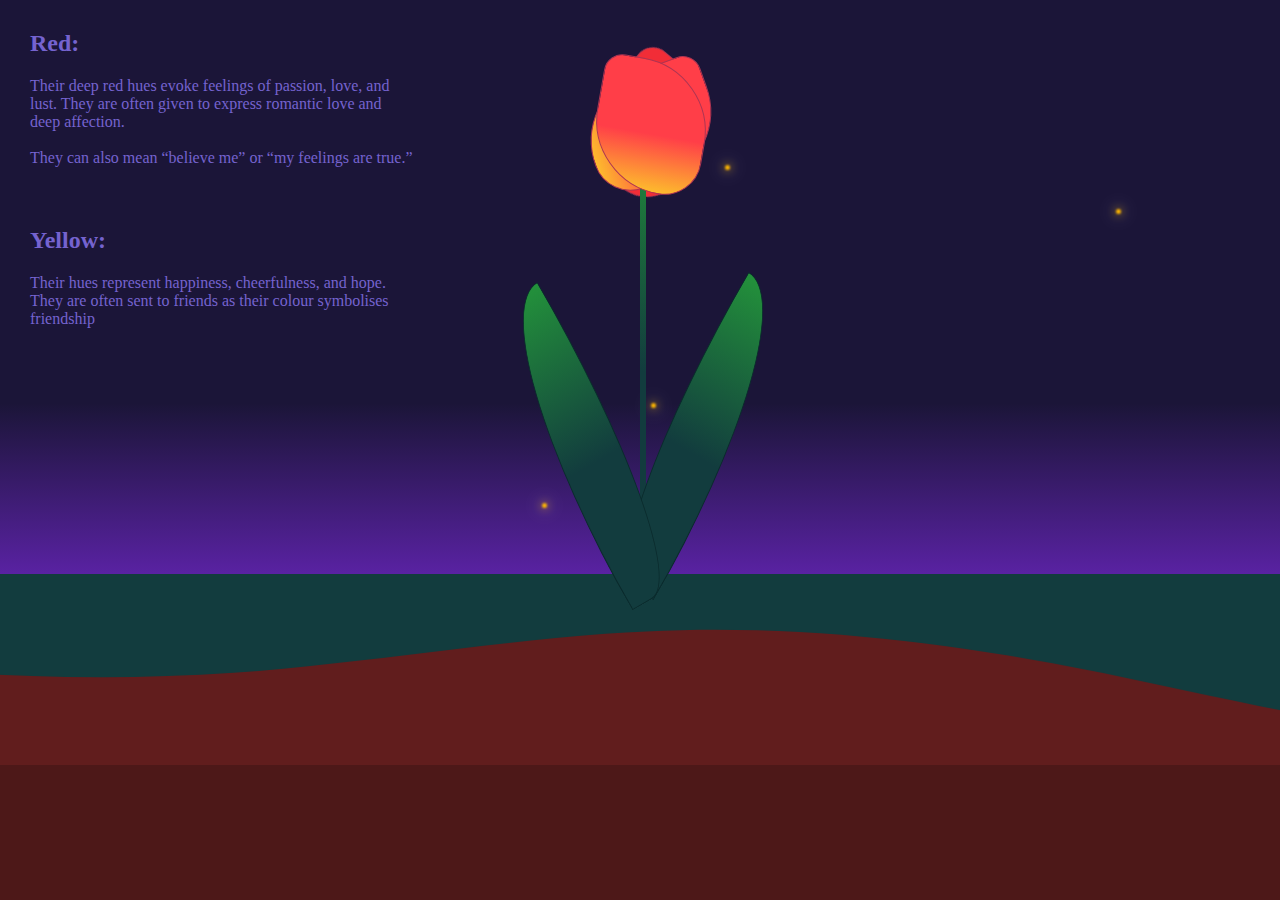
==== tulip/flor.html @ 8c5bea52 "a" ====
<!DOCTYPE html>
<html>

<head>
    <link rel="stylesheet" type="text/css" href="quehago.css">
    <script src="conmivida.js"></script>
</head>

<body>
    <div class="flower">
        <div class="petals">
            <div class="petal"></div>
            <div class="petal"></div>
            <div class="petal"></div>
        </div>
        <div class="petals">
            <div class="stem">
                <div class="leaf"></div>
                <div class="leaf"></div>
            </div>
        </div>
    </div>
    <div class="sky">
        <div class="txt-container">
            <h2>Red: </h2>
            <p>Their deep red hues evoke feelings of passion, love, and lust. They are often given to express romantic
                love and deep affection.
                <br><br>They can also mean “believe me” or “my feelings are true.”
            </p>
        </div>

        <div class="txt-container2">
            <h2>Yellow: </h2>
            <p>Their hues represent happiness, cheerfulness, and hope. They are often sent to friends as their colour symbolises friendship
            </p>
        </div>
    </div>


    <svg class="grass" xmlns="http://www.w3.org/2000/svg" viewBox="0 0 1440 320">
        <path fill="#123c3e" fill-opacity="1"
            d="M0,192L11.4,192C22.9,192,46,192,69,192C91.4,192,114,192,137,213.3C160,235,183,277,206,282.7C228.6,288,251,256,274,208C297.1,160,320,96,343,112C365.7,128,389,224,411,224C434.3,224,457,128,480,101.3C502.9,75,526,117,549,144C571.4,171,594,181,617,165.3C640,149,663,107,686,96C708.6,85,731,107,754,149.3C777.1,192,800,256,823,272C845.7,288,869,256,891,234.7C914.3,213,937,203,960,192C982.9,181,1006,171,1029,176C1051.4,181,1074,203,1097,224C1120,245,1143,267,1166,240C1188.6,213,1211,139,1234,96C1257.1,53,1280,43,1303,42.7C1325.7,43,1349,53,1371,96C1394.3,139,1417,213,1429,250.7L1440,288L1440,0L1428.6,0C1417.1,0,1394,0,1371,0C1348.6,0,1326,0,1303,0C1280,0,1257,0,1234,0C1211.4,0,1189,0,1166,0C1142.9,0,1120,0,1097,0C1074.3,0,1051,0,1029,0C1005.7,0,983,0,960,0C937.1,0,914,0,891,0C868.6,0,846,0,823,0C800,0,777,0,754,0C731.4,0,709,0,686,0C662.9,0,640,0,617,0C594.3,0,571,0,549,0C525.7,0,503,0,480,0C457.1,0,434,0,411,0C388.6,0,366,0,343,0C320,0,297,0,274,0C251.4,0,229,0,206,0C182.9,0,160,0,137,0C114.3,0,91,0,69,0C45.7,0,23,0,11,0L0,0Z">
        </path>
    </svg>


    <div id="bug" class="bug"></div>
    <div class="bottom">
        <div class="txt-container">
            <h1>dfgvegvrd</h1>
            <p> </p>
        </div>
    </div>

</body>

</html>
---- tulip/quehago.css ----
:root{
    --back-petals: #f12d37;
    --gradient: linear-gradient(0deg, rgba(253,187,45,1) 0%, rgb(255, 62, 72) 44%);
    --shape-sides: 100px 400px 200px 400px; 

    --flower-green: linear-gradient(0deg, #123c3e 44%, rgba(35,145,59,1) 100%); /*rgba(17,91,33,1)*/

    --sky: linear-gradient(0deg, rgb(142, 45, 253) 0%, #1b1538 44%);

    --fireflies: #ffb700;
}
*{
    margin: 0;
    padding: 0;
}

html, body{
    position: relative;
    overflow-x: hidden;
}

.sky{
    position: relative;
    background: var(--sky);
    height: 720px;
    background-repeat: no-repeat;
    z-index: 2;
}
.flower{
    width: 100%;
    height: 100%;
    display: flex;
    justify-content: center;
    position: relative;
    z-index: 4;
}

.petals{
    position: relative;
}

.petal{
    position: absolute;
    top: 60px;
    left: -45px;
    width: 110px;
    height: 130px;
    border-radius: var(--shape-sides);
    border: 1px solid rgb(173, 53, 83);
    background: var(--gradient);
}

.petal:nth-child(1){ /* Petal to the right */
    rotate: 70deg;
    z-index: 3;
    border-radius: var(--shape-sides);
}

.petal:nth-child(2){ /* back */
    rotate: 40deg;
    background: var(--back-petals);
}
.petal:nth-child(3){ /* front*/
    rotate: 10deg; 
    z-index: 3;
}

/* --------------------------- */
.stem{
    position: absolute;
    width: 6px;
    height: 450px;
    top: 120px;
    background: var(--flower-green);
}

.leaf{
    position: absolute;
    background: var(--flower-green);
    width: 80px;
    height: 330px;
    border-radius: 0% 100% 27% 73% / 0% 100% 0% 100% ;
    border: 1px solid #0b2b2d;
}
.leaf:nth-child(1){
    left: 20px;
    top: 150px;
    rotate: 30deg;
}
.leaf:nth-child(2){
    transform: scaleX(-1);
    right: 20px;
    top: 160px;
    rotate: -30deg;
}
/* --------------------------- */
.grass{
    position: absolute;
    bottom: 0;
    right: 0;
    z-index: 3;
    height: 25%;
    background: rgb(97, 29, 29);
    transform: scaleX(10);
}

/* --------------------------- */
#bug{
    z-index: 2;
    position: relative;
    bottom: 900px;
    width: 5px;
    height: 5px;
    background-color: var(--fireflies);
    border-radius: 50%;
    filter: blur(1px);

    box-shadow: 0px 0px 20px white, 0px 0px 10px var(--fireflies);
    animation: bounce 20s linear infinite;
    transition: transform 7s ease-in-out;
}

@keyframes bounce {
    0%{
        opacity: 0;
    }
    10% {
        opacity: 1;
    }
    50% {
        opacity: 0;
    }
    90% {
        opacity: 1;
    }    
    100% {
        opacity: 0;
    }
} 

/* --------------------------- */
.bottom{
    position: fixed;
    bottom: 0;
    z-index: 1;
    height: 100%;
    width: 100%;
    background-color: rgb(77, 24, 24);;
}

div[class|="txt"]{
    width: 30%;
    padding: 30px;
    color: #7563cf;
}

h2{
    margin-bottom: 20px;
}

.bottom .txt-container{
    bottom: 0;
}
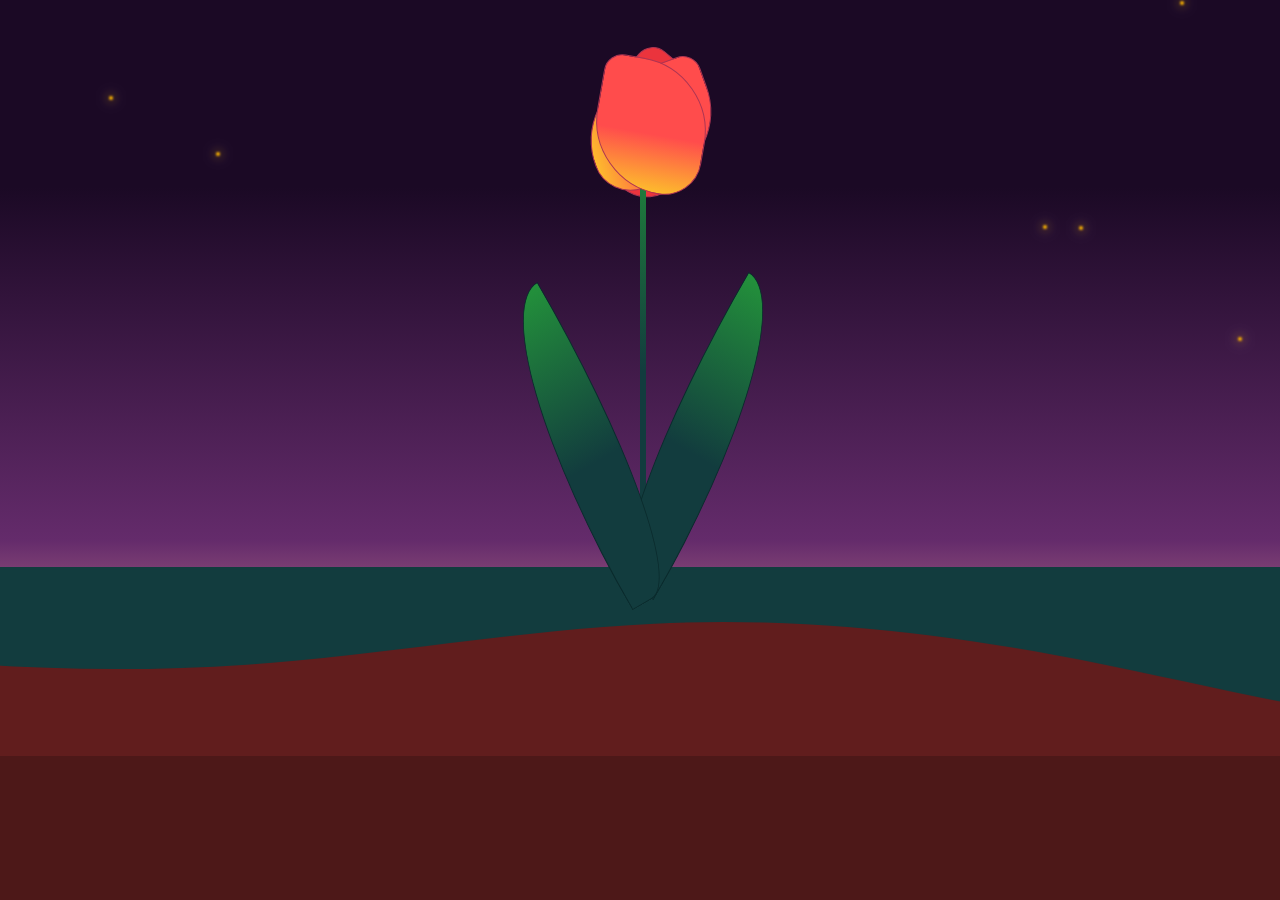
==== commit 106dde7e: "a" ====
--- a/tulip/flor.html
+++ b/tulip/flor.html
@@ -1,9 +1,12 @@
 <!DOCTYPE html>
-<html>
+<html lang="en">
 
 <head>
-    <link rel="stylesheet" type="text/css" href="quehago.css">
+    <link rel="stylesheet" type="text/css" href="css/quehago.css">
+    <link rel="stylesheet" href="css/mediaQuery.css">
     <script src="conmivida.js"></script>
+
+    <title>Tulip</title>
 </head>
 
 <body>
@@ -11,7 +14,8 @@
         <div class="petals">
             <div class="petal"></div>
             <div class="petal"></div>
-            <div class="petal"></div>
+            <div class="petal" onclick="txtPopUp()" onmouseenter="tooltipHi()" onmouseout="tooltipBye()"></div>
+            <span id="tooltip" onclick="txtPopUp()" onmouseenter="tooltipHi()" onmouseout="tooltipBye()">Click me ♡</span>
         </div>
         <div class="petals">
             <div class="stem">
@@ -38,7 +42,7 @@
 
 
     <svg class="grass" xmlns="http://www.w3.org/2000/svg" viewBox="0 0 1440 320">
-        <path fill="#123c3e" fill-opacity="1"
+        <path fill="#123c3e"
             d="M0,192L11.4,192C22.9,192,46,192,69,192C91.4,192,114,192,137,213.3C160,235,183,277,206,282.7C228.6,288,251,256,274,208C297.1,160,320,96,343,112C365.7,128,389,224,411,224C434.3,224,457,128,480,101.3C502.9,75,526,117,549,144C571.4,171,594,181,617,165.3C640,149,663,107,686,96C708.6,85,731,107,754,149.3C777.1,192,800,256,823,272C845.7,288,869,256,891,234.7C914.3,213,937,203,960,192C982.9,181,1006,171,1029,176C1051.4,181,1074,203,1097,224C1120,245,1143,267,1166,240C1188.6,213,1211,139,1234,96C1257.1,53,1280,43,1303,42.7C1325.7,43,1349,53,1371,96C1394.3,139,1417,213,1429,250.7L1440,288L1440,0L1428.6,0C1417.1,0,1394,0,1371,0C1348.6,0,1326,0,1303,0C1280,0,1257,0,1234,0C1211.4,0,1189,0,1166,0C1142.9,0,1120,0,1097,0C1074.3,0,1051,0,1029,0C1005.7,0,983,0,960,0C937.1,0,914,0,891,0C868.6,0,846,0,823,0C800,0,777,0,754,0C731.4,0,709,0,686,0C662.9,0,640,0,617,0C594.3,0,571,0,549,0C525.7,0,503,0,480,0C457.1,0,434,0,411,0C388.6,0,366,0,343,0C320,0,297,0,274,0C251.4,0,229,0,206,0C182.9,0,160,0,137,0C114.3,0,91,0,69,0C45.7,0,23,0,11,0L0,0Z">
         </path>
     </svg>
@@ -46,10 +50,6 @@
 
     <div id="bug" class="bug"></div>
     <div class="bottom">
-        <div class="txt-container">
-            <h1>dfgvegvrd</h1>
-            <p> </p>
-        </div>
     </div>
 
 </body>
--- a/tulip/css/quehago.css
+++ b/tulip/css/quehago.css
@@ -0,0 +1,195 @@
+:root{
+    --back-petals: #eb343d;
+    --gradient: linear-gradient(0deg, rgba(253,187,45,1) 0%, rgb(255, 76, 76) 44%);
+    --shape-sides: 100px 400px 200px 400px; 
+
+    --flower-green: linear-gradient(0deg, #123c3e 44%, rgba(35,145,59,1) 100%); /*rgba(17,91,33,1)*/
+
+    /*--sky: linear-gradient(0deg, rgb(142, 45, 253) 0%, #1b1538 44%);*/
+    --sky: linear-gradient(0deg, rgba(240,159,156,1) 0%, rgba(100,43,107,1) 25%, rgb(27, 9, 37) 74%);
+    --fireflies: #ffb700;
+}
+*{
+    margin: 0;
+    padding: 0;
+}
+
+html, body{
+    position: relative;
+    overflow: hidden;
+}
+
+/* --------------------------- */
+.sky{
+    position: relative;
+    background: var(--sky);
+    height: 720px;
+    background-repeat: no-repeat;
+    z-index: 2;
+}
+.flower{
+    width: 100%;
+    height: 100%;
+    display: flex;
+    justify-content: center;
+    position: relative;
+    z-index: 4;
+}
+
+.petals{
+    position: relative;
+}
+
+.petal{
+    position: absolute;
+    top: 60px;
+    left: -45px;
+    width: 110px;
+    height: 130px;
+    border-radius: var(--shape-sides);
+    border: 1px solid rgb(173, 53, 83);
+    background: var(--gradient);
+}
+
+.petal:nth-child(1){ /* Petal to the right */
+    rotate: 70deg;
+    z-index: 3;
+    border-radius: var(--shape-sides);
+}
+
+.petal:nth-child(2){ /* back */
+    rotate: 40deg;
+    background: var(--back-petals);
+}
+.petal:nth-child(3){ /* front*/
+    rotate: 10deg; 
+    z-index: 3;
+}
+
+.petal:nth-child(3):hover, #tooltip:hover{
+    cursor: pointer;
+}
+/* --------------------------- */
+#tooltip{
+    visibility: hidden;
+    position: absolute;
+    top: 100px;
+    left: 90px;
+    width: 100px;
+    background-color: rgba(12, 8, 26, 0.7);
+    color: #fff;
+    text-align: center;
+    padding: 5px 0;
+    border-radius: 6px;
+    z-index: 3;
+}
+
+#tooltip::after{
+    content: "";
+    position: absolute;
+    top: 50%;
+    right: 100%;
+    margin-top: -5px;
+    border-width: 5px;
+    border-style: solid;
+    border-color: transparent black transparent transparent;
+}
+
+/* --------------------------- */
+.stem{
+    position: absolute;
+    width: 6px;
+    height: 450px;
+    top: 120px;
+    background: var(--flower-green);
+}
+
+.leaf{
+    position: absolute;
+    background: var(--flower-green);
+    width: 80px;
+    height: 330px;
+    border-radius: 0% 100% 27% 73% / 0% 100% 0% 100% ;
+    border: 1px solid #0b2b2d;
+}
+.leaf:nth-child(1){
+    left: 20px;
+    top: 150px;
+    rotate: 30deg;
+}
+.leaf:nth-child(2){
+    transform: scaleX(-1);
+    right: 20px;
+    top: 160px;
+    rotate: -30deg;
+}
+/* --------------------------- */
+.grass{
+    position: absolute;
+    bottom: 0;
+    right: 0;
+    z-index: 3;
+    height: 25%;
+    background: rgb(97, 29, 29);
+    transform: scaleX(10);
+}
+
+/* --------------------------- */
+#bug{
+    z-index: 2;
+    position: relative;
+    bottom: 900px;
+    width: 4px;
+    height: 4px;
+    background-color: var(--fireflies);
+    border-radius: 50%;
+    filter: blur(1px);
+
+    box-shadow: 0px 0px 20px white, 0px 0px 10px var(--fireflies);
+    /*animation: bounce 20s linear infinite;*/
+    animation: 200s alternate infinite;
+    transition: transform 9s; 
+}
+
+/*@keyframes bounce {
+    0%{
+        opacity: 0;
+    }
+    10% {
+        opacity: 1;
+    }
+    50% {
+        opacity: 0;
+    }
+    90% {
+        opacity: 1;
+    }    
+    100% {
+        opacity: 0;
+    }
+} */
+
+/* --------------------------- */
+.bottom{
+    position: fixed;
+    bottom: 0;
+    z-index: 1;
+    height: 100%;
+    width: 100%;
+    background-color: rgb(77, 24, 24);;
+}
+
+div[class|="txt"]{
+    width: 280px;
+    padding: 30px;
+    color: rgb(189, 105, 201);
+    opacity: 0;
+}
+
+h2{
+    margin-bottom: 20px;
+}
+
+.txt-container2{
+    float: right;
+}
